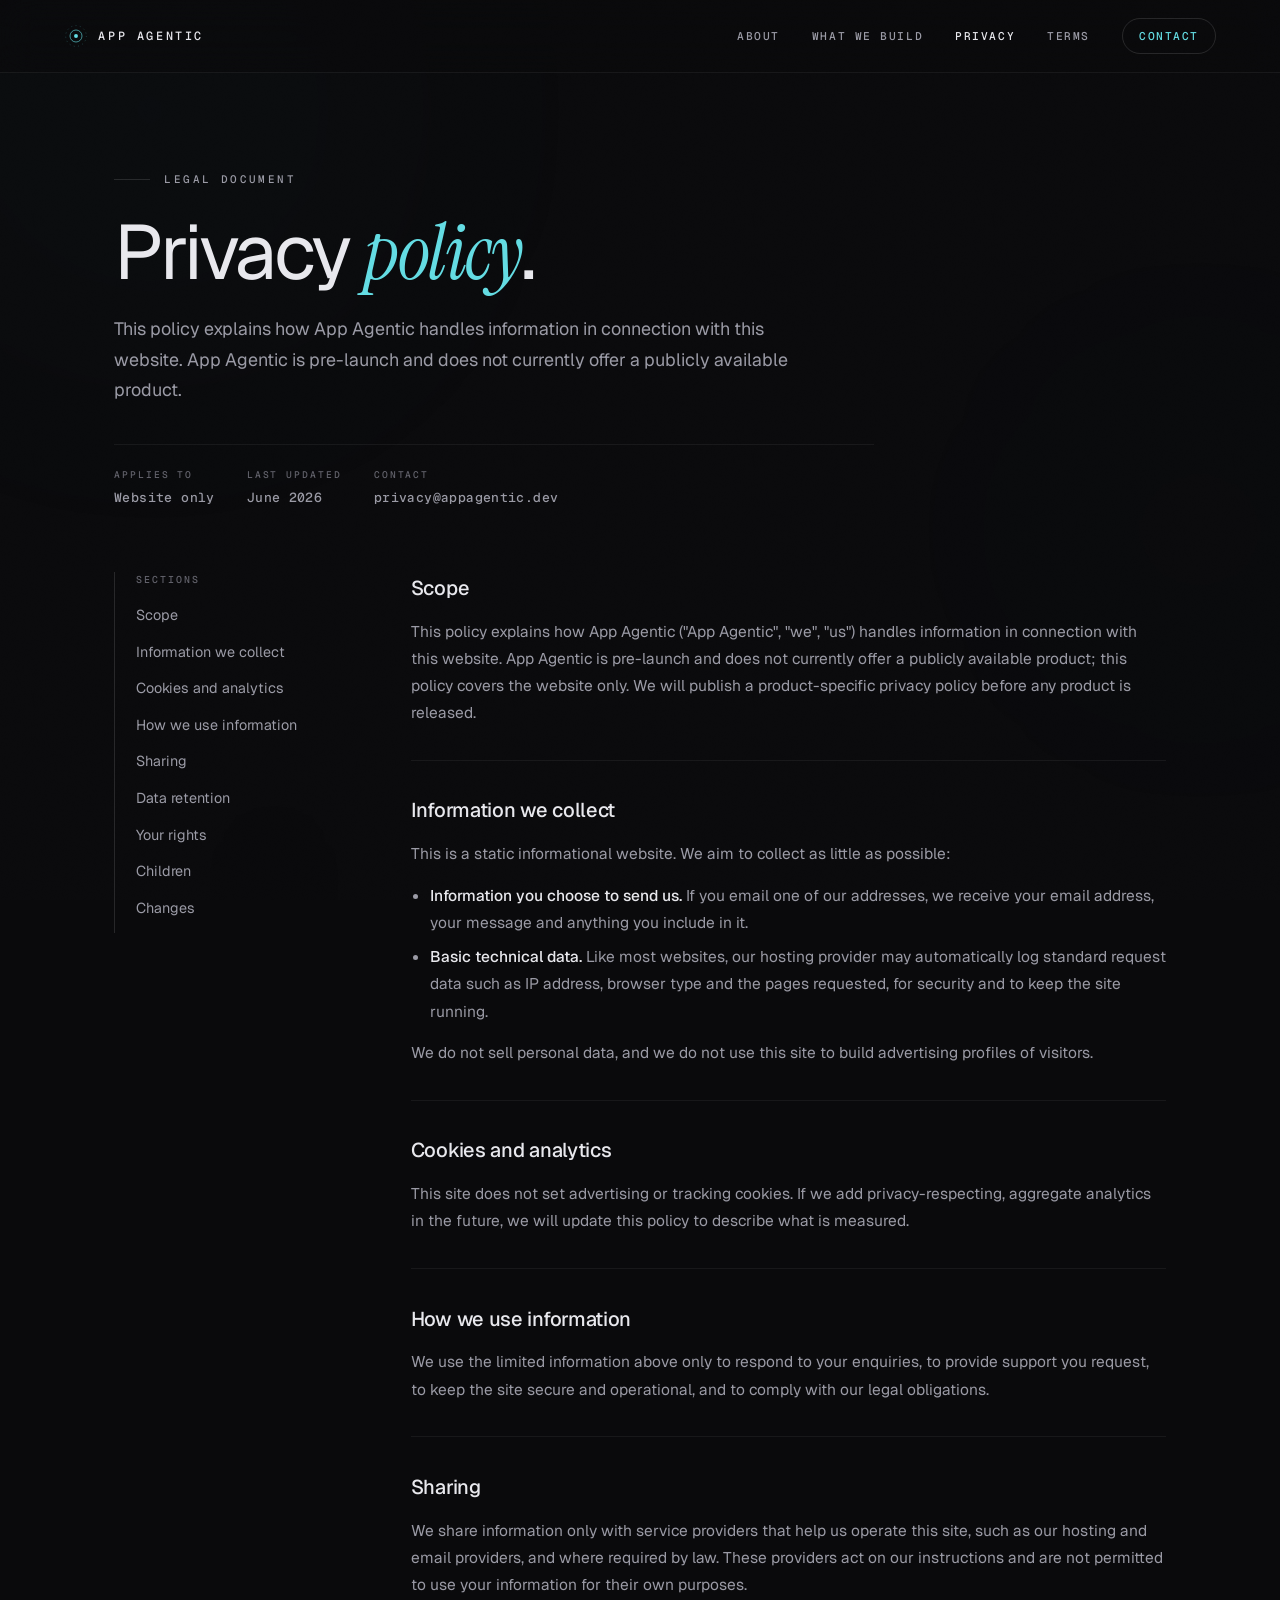
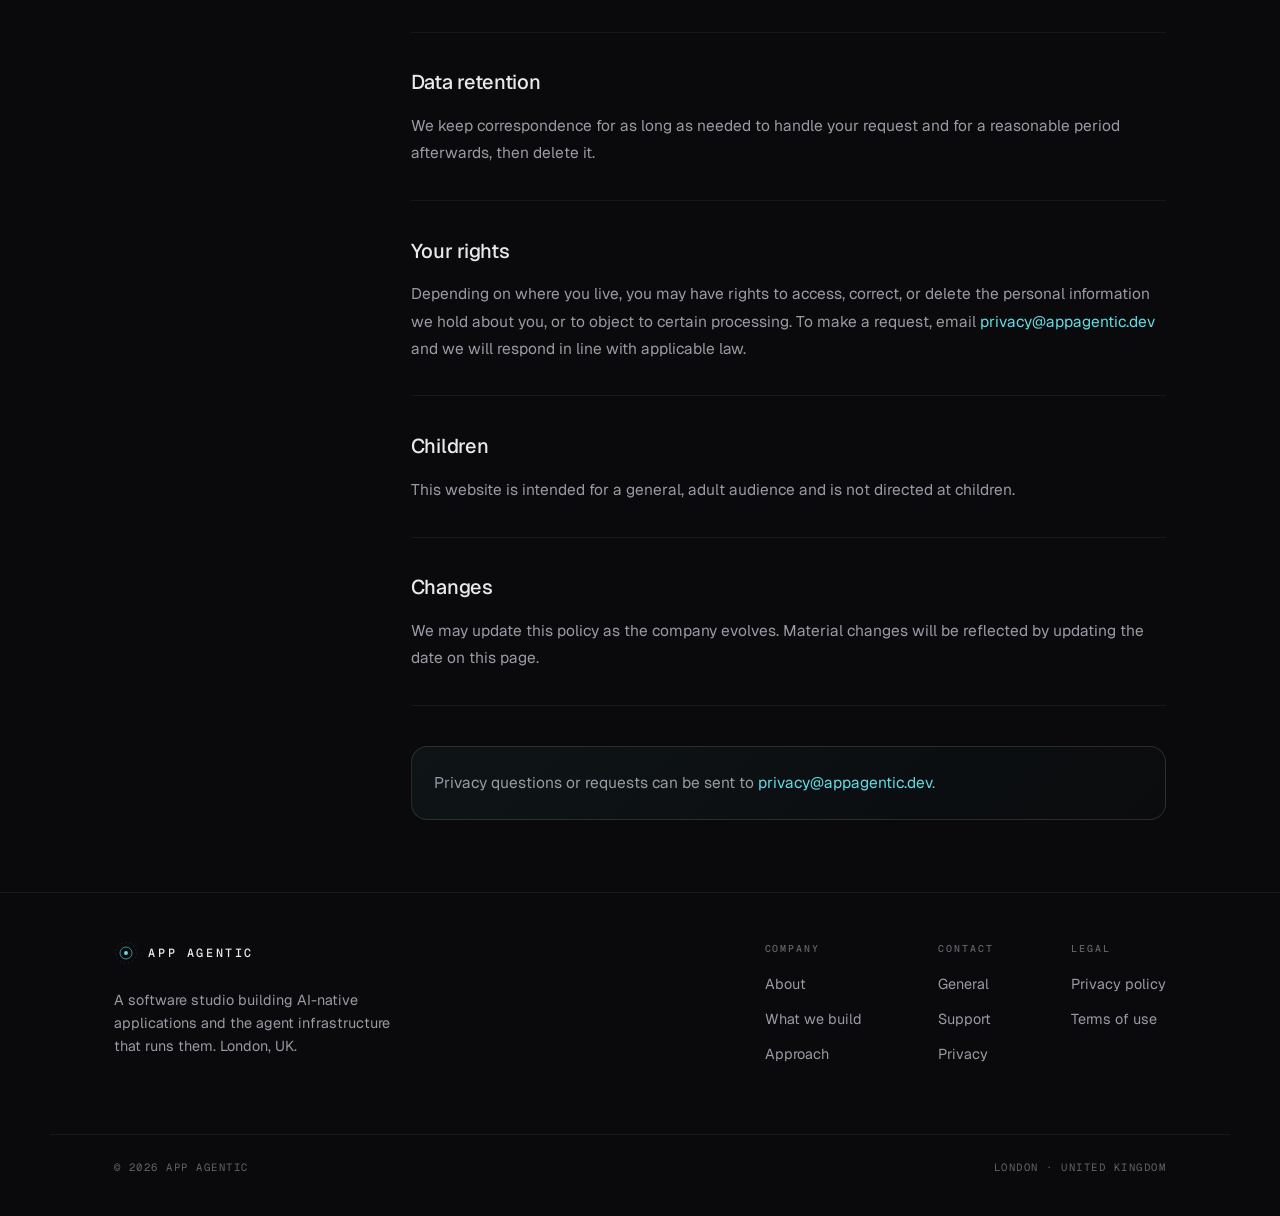
==== privacy.html @ 47d9fc2a "Split legal policies into standalone pages" ====
<!DOCTYPE html>
<html lang="en">
<head>
  <meta charset="UTF-8">
  <meta name="viewport" content="width=device-width, initial-scale=1.0">
  <title>Privacy Policy | App Agentic</title>
  <meta name="description" content="Privacy Policy for the App Agentic website. Learn what information is collected, how it is used, and how to contact us.">
  <meta name="theme-color" content="#0a0a0c">
  <meta property="og:type" content="website">
  <meta property="og:title" content="Privacy Policy | App Agentic">
  <meta property="og:description" content="How the App Agentic website handles enquiries, technical data, cookies, retention and privacy requests.">
  <meta property="og:url" content="https://appagentic.dev/privacy.html">
  <link rel="canonical" href="https://appagentic.dev/privacy.html">
  <link rel="icon" href="data:image/svg+xml,<svg xmlns='http://www.w3.org/2000/svg' viewBox='0 0 32 32'><rect width='32' height='32' rx='8' fill='%230a0a0c'/><circle cx='16' cy='16' r='6' fill='none' stroke='%2363dce3' stroke-width='1.5' opacity='0.9'/><circle cx='16' cy='16' r='2' fill='%2363dce3'/></svg>">
  <link rel="preconnect" href="https://fonts.googleapis.com">
  <link rel="preconnect" href="https://fonts.gstatic.com" crossorigin>
  <link href="https://fonts.googleapis.com/css2?family=Geist:wght@300;400;500;600&amp;family=Geist+Mono:wght@400;500&amp;family=Instrument+Serif:ital@0;1&amp;display=swap" rel="stylesheet">
  <link rel="stylesheet" href="legal.css">
</head>
<body>
  <div class="grain" aria-hidden="true"></div>
  <div class="ambient" aria-hidden="true">
    <div class="orb orb--1"></div>
    <div class="orb orb--2"></div>
    <div class="orb orb--3"></div>
  </div>

  <nav class="nav">
    <a class="brand" href="index.html#top" aria-label="App Agentic home">
      <span class="brand-mark" aria-hidden="true">
        <svg viewBox="0 0 22 22" fill="none">
          <circle cx="11" cy="11" r="9.5" stroke="#63dce3" stroke-width="0.4" stroke-dasharray="1 3" opacity="0.5"/>
          <circle cx="11" cy="11" r="5.5" stroke="#63dce3" stroke-width="0.8" opacity="0.7"/>
          <circle cx="11" cy="11" r="1.8" fill="#63dce3"/>
        </svg>
      </span>
      <span class="brand-name">App Agentic</span>
    </a>
    <div class="nav-links">
      <a class="nav-link" href="index.html#about">About</a>
      <a class="nav-link" href="index.html#work">What we build</a>
      <a class="nav-link" href="privacy.html" aria-current="page">Privacy</a>
      <a class="nav-link" href="terms.html">Terms</a>
      <a class="nav-cta" href="index.html#contact">Contact</a>
    </div>
  </nav>

  <main class="document-shell">
    <header class="document-hero">
      <div class="kicker"><span>Legal document</span></div>
      <h1>Privacy <em>policy</em>.</h1>
      <p class="document-intro">
        This policy explains how App Agentic handles information in connection with this website.
        App Agentic is pre-launch and does not currently offer a publicly available product.
      </p>
      <div class="document-meta">
        <div class="meta-item">
          <span class="meta-label">Applies to</span>
          <span class="meta-value">Website only</span>
        </div>
        <div class="meta-item">
          <span class="meta-label">Last updated</span>
          <span class="meta-value">June 2026</span>
        </div>
        <div class="meta-item">
          <span class="meta-label">Contact</span>
          <span class="meta-value">privacy@appagentic.dev</span>
        </div>
      </div>
    </header>

    <div class="document-layout">
      <aside class="document-toc" aria-label="Privacy policy sections">
        <h2>Sections</h2>
        <a href="#scope">Scope</a>
        <a href="#information">Information we collect</a>
        <a href="#cookies">Cookies and analytics</a>
        <a href="#use">How we use information</a>
        <a href="#sharing">Sharing</a>
        <a href="#retention">Data retention</a>
        <a href="#rights">Your rights</a>
        <a href="#children">Children</a>
        <a href="#changes">Changes</a>
      </aside>

      <article class="legal-document">
        <section id="scope">
          <h2>Scope</h2>
          <p>
            This policy explains how App Agentic ("App Agentic", "we", "us") handles
            information in connection with this website. App Agentic is pre-launch and does not
            currently offer a publicly available product; this policy covers the website only.
            We will publish a product-specific privacy policy before any product is released.
          </p>
        </section>

        <section id="information">
          <h2>Information we collect</h2>
          <p>This is a static informational website. We aim to collect as little as possible:</p>
          <ul>
            <li><strong>Information you choose to send us.</strong> If you email one of our addresses, we receive your email address, your message and anything you include in it.</li>
            <li><strong>Basic technical data.</strong> Like most websites, our hosting provider may automatically log standard request data such as IP address, browser type and the pages requested, for security and to keep the site running.</li>
          </ul>
          <p>We do not sell personal data, and we do not use this site to build advertising profiles of visitors.</p>
        </section>

        <section id="cookies">
          <h2>Cookies and analytics</h2>
          <p>
            This site does not set advertising or tracking cookies. If we add privacy-respecting,
            aggregate analytics in the future, we will update this policy to describe what is measured.
          </p>
        </section>

        <section id="use">
          <h2>How we use information</h2>
          <p>
            We use the limited information above only to respond to your enquiries, to provide
            support you request, to keep the site secure and operational, and to comply with our
            legal obligations.
          </p>
        </section>

        <section id="sharing">
          <h2>Sharing</h2>
          <p>
            We share information only with service providers that help us operate this site, such
            as our hosting and email providers, and where required by law. These providers act on
            our instructions and are not permitted to use your information for their own purposes.
          </p>
        </section>

        <section id="retention">
          <h2>Data retention</h2>
          <p>
            We keep correspondence for as long as needed to handle your request and for a
            reasonable period afterwards, then delete it.
          </p>
        </section>

        <section id="rights">
          <h2>Your rights</h2>
          <p>
            Depending on where you live, you may have rights to access, correct, or delete the
            personal information we hold about you, or to object to certain processing. To make a
            request, email <a href="mailto:privacy@appagentic.dev">privacy@appagentic.dev</a> and
            we will respond in line with applicable law.
          </p>
        </section>

        <section id="children">
          <h2>Children</h2>
          <p>This website is intended for a general, adult audience and is not directed at children.</p>
        </section>

        <section id="changes">
          <h2>Changes</h2>
          <p>We may update this policy as the company evolves. Material changes will be reflected by updating the date on this page.</p>
        </section>

        <div class="callout">
          <p>
            Privacy questions or requests can be sent to
            <a href="mailto:privacy@appagentic.dev">privacy@appagentic.dev</a>.
          </p>
        </div>
      </article>
    </div>
  </main>

  <footer class="footer">
    <div class="footer-inner">
      <div>
        <a class="brand" href="index.html#top" aria-label="App Agentic home">
          <span class="brand-mark" aria-hidden="true">
            <svg viewBox="0 0 22 22" fill="none">
              <circle cx="11" cy="11" r="9.5" stroke="#63dce3" stroke-width="0.4" stroke-dasharray="1 3" opacity="0.5"/>
              <circle cx="11" cy="11" r="5.5" stroke="#63dce3" stroke-width="0.8" opacity="0.7"/>
              <circle cx="11" cy="11" r="1.8" fill="#63dce3"/>
            </svg>
          </span>
          <span class="brand-name">App Agentic</span>
        </a>
        <p class="footer-tag">A software studio building AI-native applications and the agent infrastructure that runs them. London, UK.</p>
      </div>

      <div class="footer-cols">
        <div class="footer-col">
          <h3>Company</h3>
          <a href="index.html#about">About</a>
          <a href="index.html#work">What we build</a>
          <a href="index.html#approach">Approach</a>
        </div>
        <div class="footer-col">
          <h3>Contact</h3>
          <a href="mailto:hello@appagentic.dev">General</a>
          <a href="mailto:support@appagentic.dev">Support</a>
          <a href="mailto:privacy@appagentic.dev">Privacy</a>
        </div>
        <div class="footer-col">
          <h3>Legal</h3>
          <a href="privacy.html">Privacy policy</a>
          <a href="terms.html">Terms of use</a>
        </div>
      </div>
    </div>
    <div class="footer-bottom">
      <span>&copy; 2026 App Agentic</span>
      <span>London &middot; United Kingdom</span>
    </div>
  </footer>
</body>
</html>
---- legal.css ----
*, *::before, *::after {
  margin: 0;
  padding: 0;
  box-sizing: border-box;
}

:root {
  --bg: #0a0a0c;
  --bg-elev: #111114;
  --border: rgba(255, 255, 255, 0.06);
  --border-mid: rgba(255, 255, 255, 0.12);
  --text: #e8e8ed;
  --text-mid: #9a9aa5;
  --text-dim: #62626b;
  --accent: #63dce3;
  --accent-soft: rgba(99, 220, 227, 0.10);
  --accent-glow: rgba(99, 220, 227, 0.22);
  --warn: #f4c47a;
  --ff-sans: 'Geist', -apple-system, BlinkMacSystemFont, system-ui, sans-serif;
  --ff-mono: 'Geist Mono', ui-monospace, 'SF Mono', Menlo, monospace;
  --ff-serif: 'Instrument Serif', Georgia, serif;
  --pad-x: clamp(1.25rem, 5vw, 5rem);
  --maxw: 1180px;
}

html {
  font-size: 16px;
  scroll-behavior: smooth;
  scroll-padding-top: 90px;
}

body {
  font-family: var(--ff-sans);
  background: var(--bg);
  color: var(--text);
  min-height: 100dvh;
  overflow-x: hidden;
  position: relative;
  -webkit-font-smoothing: antialiased;
  -moz-osx-font-smoothing: grayscale;
  font-feature-settings: "ss01", "cv11";
  line-height: 1.65;
}

a {
  color: inherit;
}

::selection {
  background: var(--accent-glow);
  color: #fff;
}

.grain {
  position: fixed;
  inset: 0;
  pointer-events: none;
  z-index: 100;
  opacity: 0.15;
  mix-blend-mode: overlay;
  background-image: url("data:image/svg+xml;utf8,<svg xmlns='http://www.w3.org/2000/svg' width='240' height='240'><filter id='n'><feTurbulence type='fractalNoise' baseFrequency='0.9' numOctaves='2' stitchTiles='stitch'/><feColorMatrix values='0 0 0 0 0.5 0 0 0 0 0.5 0 0 0 0 0.5 0 0 0 0.18 0'/></filter><rect width='100%25' height='100%25' filter='url(%23n)'/></svg>");
}

.ambient {
  position: fixed;
  inset: 0;
  pointer-events: none;
  z-index: 0;
  overflow: hidden;
}

.orb {
  position: absolute;
  border-radius: 50%;
  filter: blur(150px);
  opacity: 0.55;
  animation: drift 30s ease-in-out infinite;
}

.orb--1 {
  width: 620px;
  height: 620px;
  background: radial-gradient(circle, rgba(99, 220, 227, 0.10), transparent 70%);
  top: -200px;
  left: -160px;
}

.orb--2 {
  width: 520px;
  height: 520px;
  background: radial-gradient(circle, rgba(120, 190, 255, 0.05), transparent 70%);
  top: 30%;
  right: -180px;
  animation-delay: -10s;
}

.orb--3 {
  width: 420px;
  height: 420px;
  background: radial-gradient(circle, rgba(244, 196, 122, 0.035), transparent 70%);
  top: 75%;
  left: 5%;
  animation-delay: -18s;
}

@keyframes drift {
  0%, 100% { opacity: 0.55; transform: translate(0, 0) scale(1); }
  33% { opacity: 0.75; transform: translate(40px, -30px) scale(1.06); }
  66% { opacity: 0.40; transform: translate(-25px, 25px) scale(0.96); }
}

.nav {
  position: fixed;
  top: 0;
  left: 0;
  right: 0;
  z-index: 50;
  display: flex;
  align-items: center;
  justify-content: space-between;
  gap: 1rem;
  padding: 1.1rem var(--pad-x);
  background: rgba(10, 10, 12, 0.55);
  backdrop-filter: blur(18px);
  -webkit-backdrop-filter: blur(18px);
  border-bottom: 1px solid var(--border);
}

.brand {
  display: inline-flex;
  align-items: center;
  gap: 0.65rem;
  text-decoration: none;
  flex-shrink: 0;
}

.brand-mark {
  width: 24px;
  height: 24px;
  display: block;
}

.brand-mark svg {
  width: 100%;
  height: 100%;
}

.brand-name {
  font-family: var(--ff-mono);
  font-size: 0.74rem;
  font-weight: 500;
  letter-spacing: 0.22em;
  text-transform: uppercase;
  color: var(--text);
}

.nav-links {
  display: flex;
  align-items: center;
  gap: 2rem;
}

.nav-link,
.nav-cta {
  font-family: var(--ff-mono);
  font-size: 0.7rem;
  font-weight: 500;
  letter-spacing: 0.14em;
  text-transform: uppercase;
  text-decoration: none;
  transition: color 0.25s ease, border-color 0.25s ease, background 0.25s ease;
  white-space: nowrap;
}

.nav-link {
  color: var(--text-mid);
}

.nav-link:hover,
.nav-link[aria-current="page"] {
  color: var(--text);
}

.nav-cta {
  color: var(--accent);
  padding: 0.5rem 1rem;
  border: 1px solid var(--border-mid);
  border-radius: 999px;
}

.nav-cta:hover {
  border-color: var(--accent);
  background: var(--accent-soft);
}

.document-shell {
  position: relative;
  z-index: 3;
  max-width: var(--maxw);
  margin: 0 auto;
  padding: clamp(8rem, 18vh, 11rem) var(--pad-x) clamp(4rem, 8vh, 6rem);
}

.document-hero {
  max-width: 760px;
  margin-bottom: clamp(3rem, 7vh, 5rem);
  min-width: 0;
}

.kicker {
  display: inline-flex;
  align-items: center;
  gap: 0.9rem;
  margin-bottom: 1.6rem;
}

.kicker::before {
  content: "";
  width: 36px;
  height: 1px;
  background: var(--border-mid);
}

.kicker span {
  font-family: var(--ff-mono);
  font-size: 0.68rem;
  font-weight: 500;
  letter-spacing: 0.22em;
  text-transform: uppercase;
  color: var(--text-mid);
}

h1 {
  font-size: clamp(2.5rem, 6vw, 4.8rem);
  font-weight: 400;
  line-height: 1;
  letter-spacing: -0.04em;
  margin-bottom: 1.4rem;
}

h1 em {
  font-family: var(--ff-serif);
  font-style: italic;
  color: var(--accent);
  letter-spacing: -0.02em;
}

.document-intro {
  font-size: clamp(1rem, 1.4vw, 1.18rem);
  line-height: 1.7;
  color: var(--text-mid);
  max-width: 58ch;
  overflow-wrap: break-word;
}

.document-meta {
  display: flex;
  flex-wrap: wrap;
  gap: 2rem;
  margin-top: 2.4rem;
  padding-top: 1.4rem;
  border-top: 1px solid var(--border);
}

.meta-item {
  display: flex;
  flex-direction: column;
  gap: 0.25rem;
}

.meta-label {
  font-family: var(--ff-mono);
  font-size: 0.6rem;
  font-weight: 500;
  letter-spacing: 0.2em;
  text-transform: uppercase;
  color: var(--text-dim);
}

.meta-value {
  font-family: var(--ff-mono);
  font-size: 0.82rem;
  font-weight: 500;
  color: var(--text-mid);
  letter-spacing: 0.03em;
  overflow-wrap: anywhere;
}

.document-layout {
  display: grid;
  grid-template-columns: 220px minmax(0, 760px);
  gap: clamp(2rem, 6vw, 5rem);
  align-items: start;
}

.document-toc {
  position: sticky;
  top: 105px;
  border-left: 1px solid var(--border-mid);
  padding-left: 1.3rem;
}

.document-toc h2 {
  font-family: var(--ff-mono);
  font-size: 0.62rem;
  font-weight: 500;
  letter-spacing: 0.2em;
  text-transform: uppercase;
  color: var(--text-dim);
  margin-bottom: 1rem;
}

.document-toc a {
  display: block;
  color: var(--text-mid);
  text-decoration: none;
  font-size: 0.9rem;
  margin-bottom: 0.8rem;
  transition: color 0.2s ease;
}

.document-toc a:hover {
  color: var(--accent);
}

.legal-document {
  max-width: 760px;
  min-width: 0;
}

.legal-document section {
  padding: 0 0 2.1rem;
  margin-bottom: 2.1rem;
  border-bottom: 1px solid var(--border);
}

.legal-document section:last-child {
  border-bottom: none;
  margin-bottom: 0;
  padding-bottom: 0;
}

.legal-document h2 {
  font-size: 1.25rem;
  font-weight: 500;
  letter-spacing: -0.015em;
  margin-bottom: 0.8rem;
  color: var(--text);
}

.legal-document p,
.legal-document li {
  font-size: 0.97rem;
  line-height: 1.75;
  color: var(--text-mid);
  overflow-wrap: break-word;
}

.legal-document p {
  margin-bottom: 0.9rem;
}

.legal-document p:last-child {
  margin-bottom: 0;
}

.legal-document ul {
  margin: 0 0 0.9rem 1.2rem;
}

.legal-document li {
  margin-bottom: 0.45rem;
}

.legal-document strong {
  color: var(--text);
  font-weight: 500;
}

.legal-document a {
  color: var(--accent);
  text-decoration: none;
}

.legal-document a:hover {
  text-decoration: underline;
}

.callout {
  margin: 2.5rem 0 0;
  padding: 1.4rem;
  border: 1px solid var(--border-mid);
  border-radius: 16px;
  background: linear-gradient(135deg, rgba(99, 220, 227, 0.05), rgba(99, 220, 227, 0.01));
}

.callout p {
  color: var(--text-mid);
  margin: 0;
}

.footer {
  position: relative;
  z-index: 3;
  border-top: 1px solid var(--border);
}

.footer-inner {
  max-width: var(--maxw);
  margin: 0 auto;
  padding: 3rem var(--pad-x) 3.5rem;
  display: flex;
  flex-wrap: wrap;
  gap: 2rem;
  justify-content: space-between;
  align-items: flex-start;
}

.footer-tag {
  max-width: 280px;
  margin-top: 1rem;
  font-size: 0.9rem;
  color: var(--text-mid);
  line-height: 1.6;
}

.footer-cols {
  display: flex;
  gap: clamp(2.5rem, 6vw, 5rem);
  flex-wrap: wrap;
}

.footer-col h3 {
  font-family: var(--ff-mono);
  font-size: 0.62rem;
  font-weight: 500;
  letter-spacing: 0.2em;
  text-transform: uppercase;
  color: var(--text-dim);
  margin-bottom: 1rem;
}

.footer-col a {
  display: block;
  font-size: 0.9rem;
  color: var(--text-mid);
  text-decoration: none;
  margin-bottom: 0.7rem;
  transition: color 0.2s ease;
}

.footer-col a:hover {
  color: var(--text);
}

.footer-bottom {
  max-width: var(--maxw);
  margin: 0 auto;
  padding: 1.5rem var(--pad-x) 2.5rem;
  border-top: 1px solid var(--border);
  display: flex;
  flex-wrap: wrap;
  gap: 0.5rem 1.5rem;
  justify-content: space-between;
}

.footer-bottom span {
  font-family: var(--ff-mono);
  font-size: 0.66rem;
  letter-spacing: 0.14em;
  text-transform: uppercase;
  color: var(--text-dim);
}

@media (max-width: 900px) {
  .document-layout {
    grid-template-columns: 1fr;
  }

  .document-toc {
    position: static;
    display: grid;
    grid-template-columns: repeat(2, minmax(0, 1fr));
    gap: 0.5rem 1rem;
    border-left: none;
    border-top: 1px solid var(--border-mid);
    padding: 1.4rem 0 0;
  }

  .document-toc h2 {
    grid-column: 1 / -1;
  }
}

@media (max-width: 860px) {
  .nav-links .nav-link {
    display: none;
  }

  .nav-links {
    gap: 0;
  }
}

@media (max-width: 540px) {
  .nav {
    padding: 0.9rem var(--pad-x);
  }

  .nav-cta {
    display: none;
  }

  .brand-name {
    font-size: 0.68rem;
    letter-spacing: 0.16em;
  }

  .document-shell {
    padding-top: 7rem;
    width: 100%;
    max-width: 100%;
  }

  .document-hero,
  .document-layout,
  .legal-document,
  .document-intro {
    width: 100%;
    max-width: 100%;
  }

  .document-meta {
    display: grid;
    grid-template-columns: 1fr;
    gap: 1rem;
  }

  .document-toc {
    grid-template-columns: 1fr;
  }
}

@media (prefers-reduced-motion: reduce) {
  html {
    scroll-behavior: auto;
  }

  *, *::before, *::after {
    animation-duration: 0.01ms !important;
    animation-iteration-count: 1 !important;
    transition-duration: 0.01ms !important;
  }
}
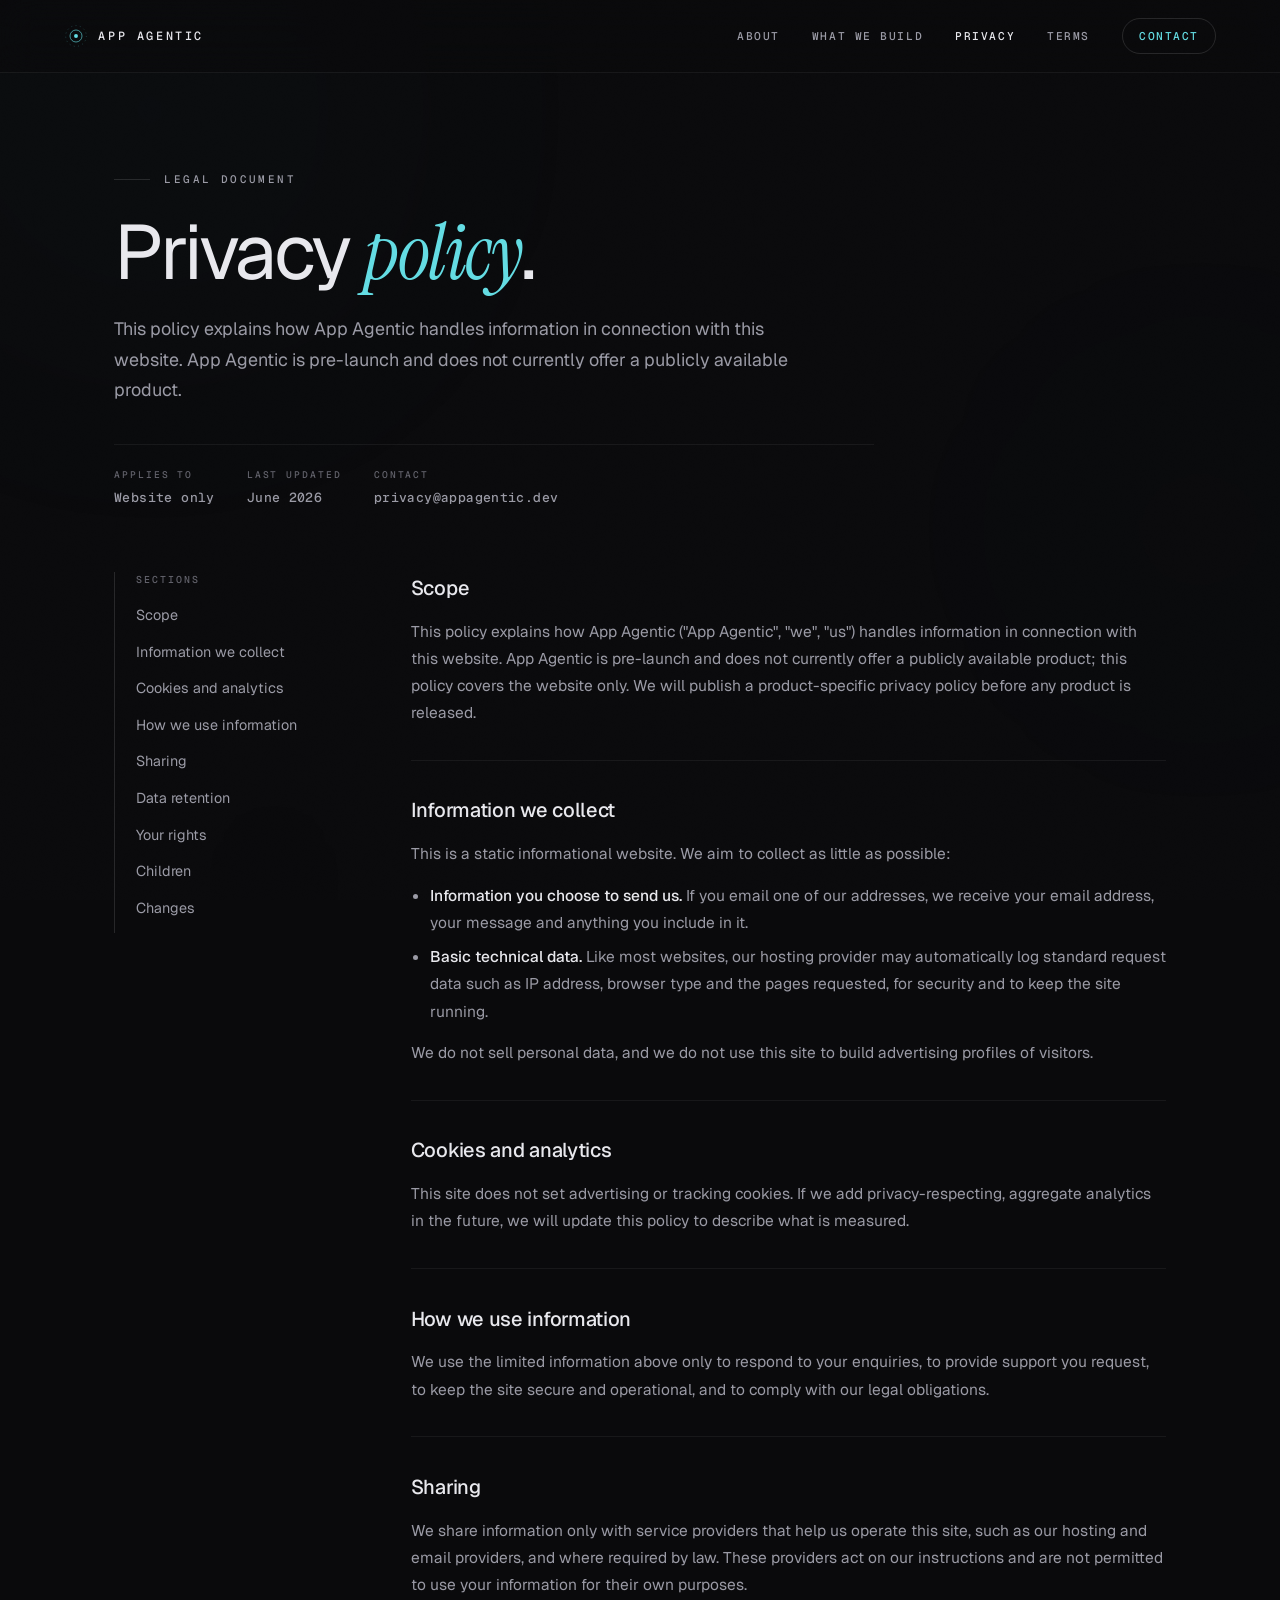
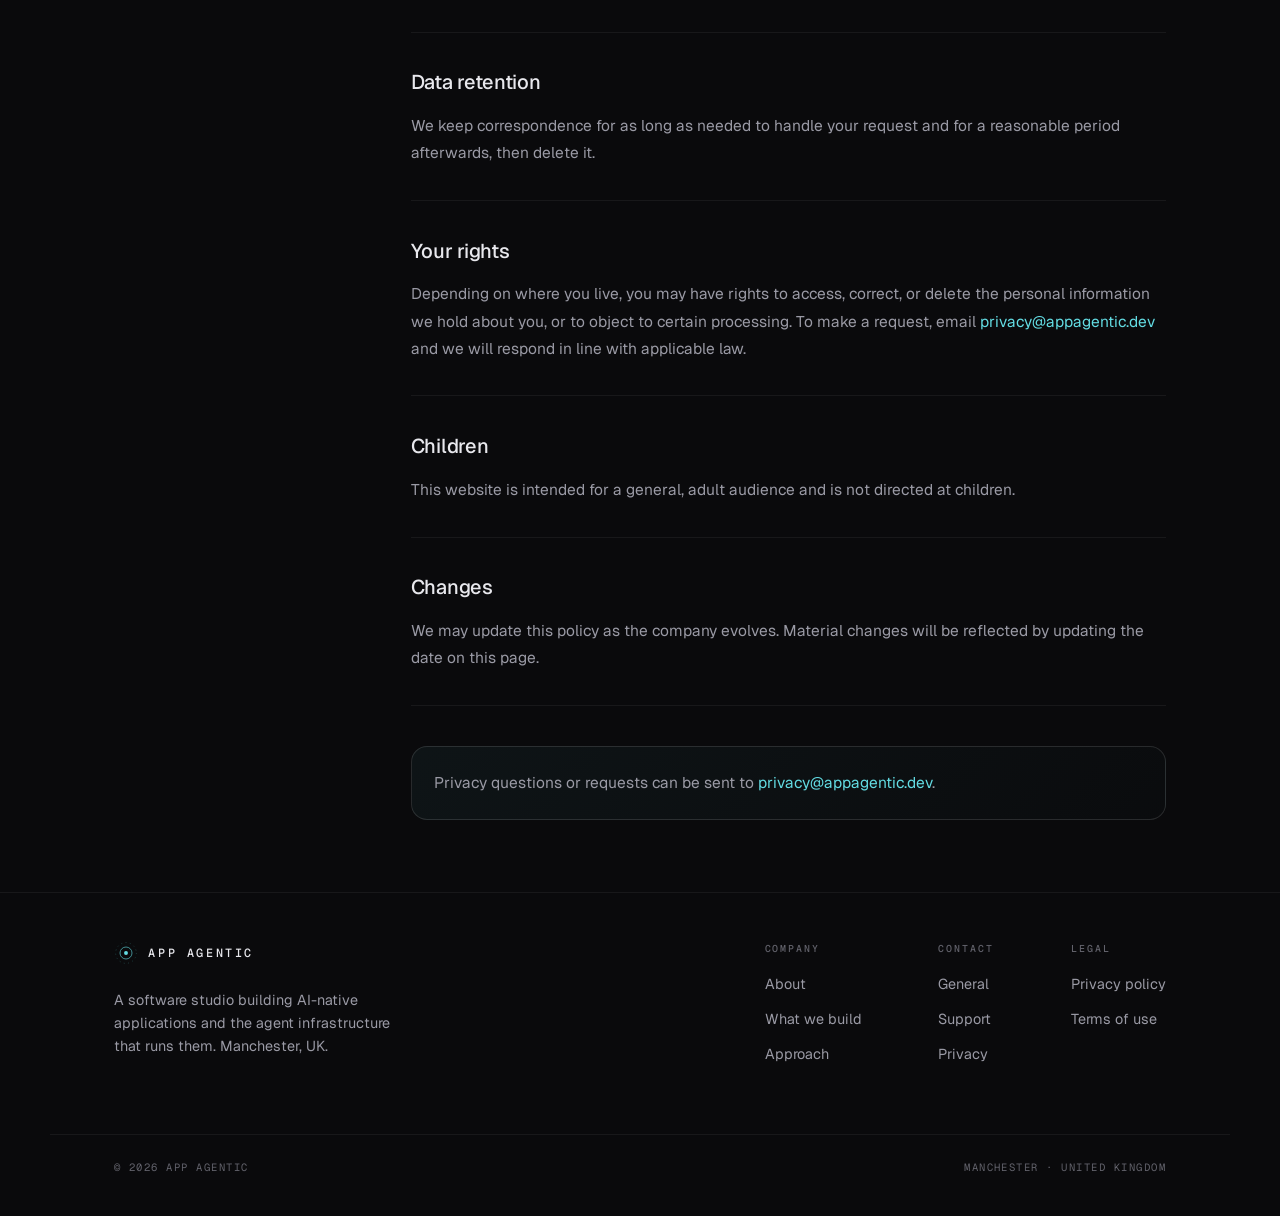
==== commit c79ca28f: "Update company location to Manchester" ====
--- a/privacy.html
+++ b/privacy.html
@@ -181,7 +181,7 @@
           </span>
           <span class="brand-name">App Agentic</span>
         </a>
-        <p class="footer-tag">A software studio building AI-native applications and the agent infrastructure that runs them. London, UK.</p>
+        <p class="footer-tag">A software studio building AI-native applications and the agent infrastructure that runs them. Manchester, UK.</p>
       </div>
 
       <div class="footer-cols">
@@ -206,7 +206,7 @@
     </div>
     <div class="footer-bottom">
       <span>&copy; 2026 App Agentic</span>
-      <span>London &middot; United Kingdom</span>
+      <span>Manchester &middot; United Kingdom</span>
     </div>
   </footer>
 </body>
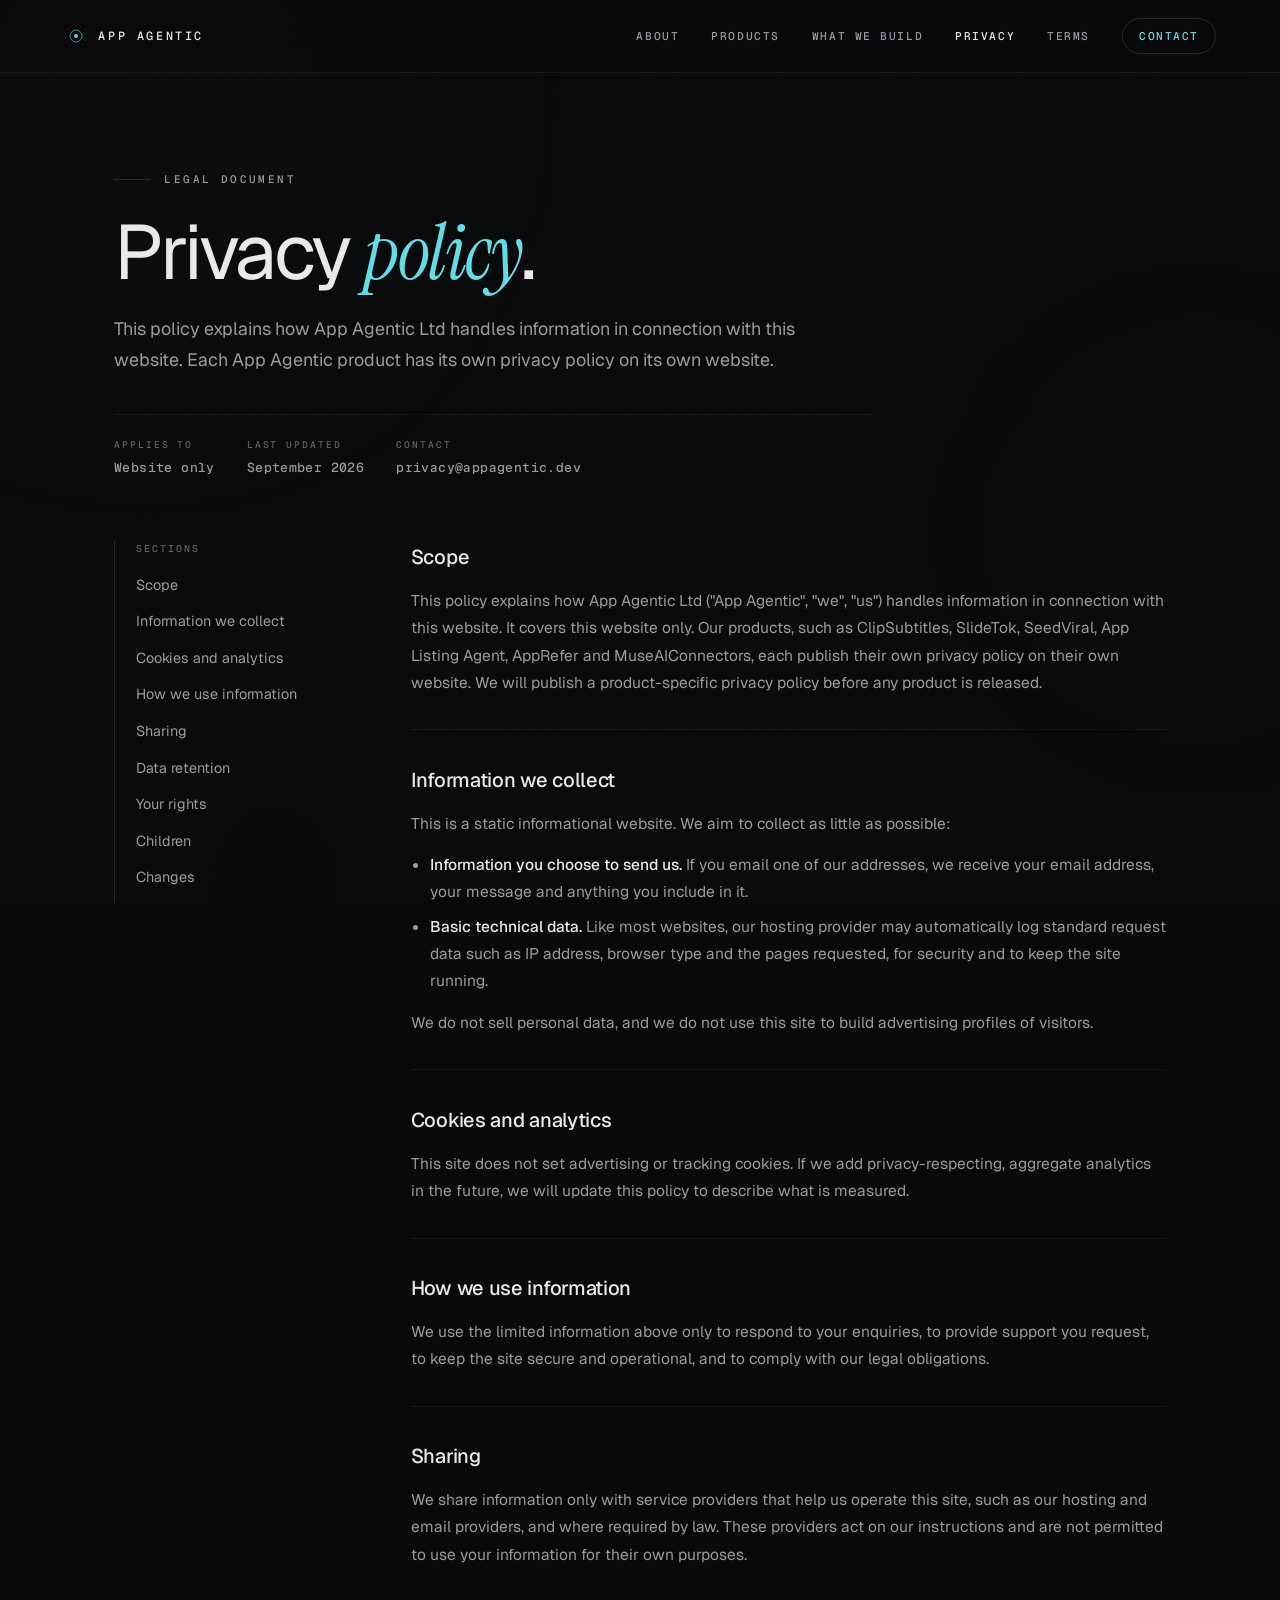
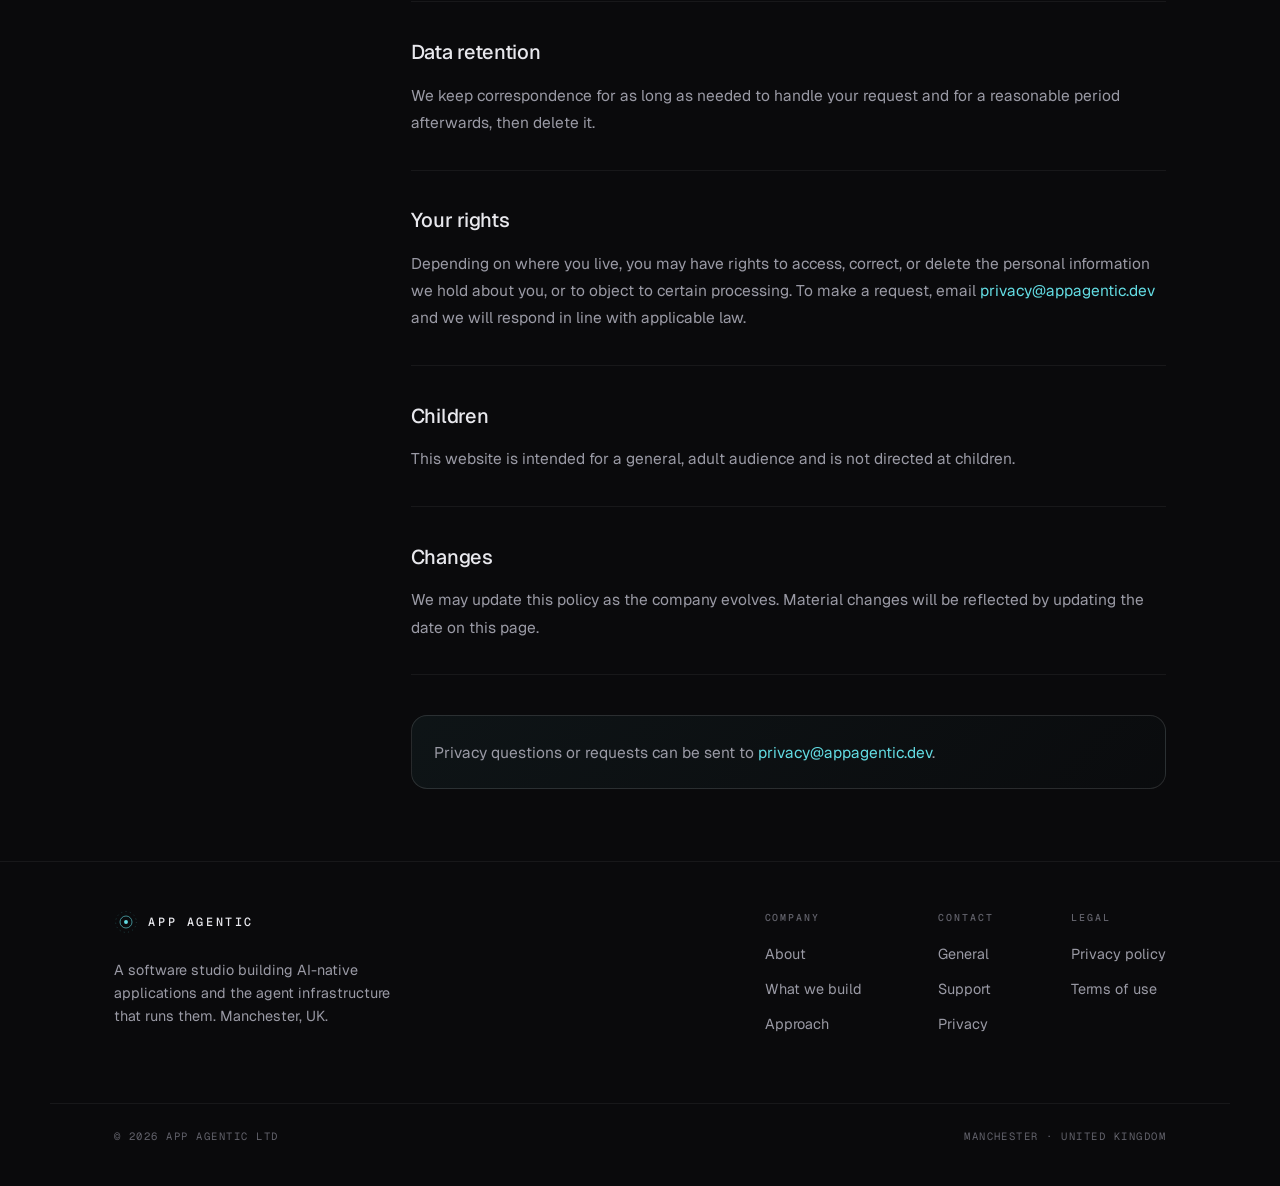
==== commit 4502a7ff: "Replace pre-launch copy with live products hub; add crawl basics - Products section linking live App" ====
--- a/privacy.html
+++ b/privacy.html
@@ -10,6 +10,10 @@
   <meta property="og:title" content="Privacy Policy | App Agentic">
   <meta property="og:description" content="How the App Agentic website handles enquiries, technical data, cookies, retention and privacy requests.">
   <meta property="og:url" content="https://appagentic.dev/privacy.html">
+  <meta property="og:site_name" content="App Agentic">
+  <meta property="og:image" content="https://appagentic.dev/og-image.png">
+  <meta name="twitter:card" content="summary_large_image">
+  <meta name="twitter:image" content="https://appagentic.dev/og-image.png">
   <link rel="canonical" href="https://appagentic.dev/privacy.html">
   <link rel="icon" href="data:image/svg+xml,<svg xmlns='http://www.w3.org/2000/svg' viewBox='0 0 32 32'><rect width='32' height='32' rx='8' fill='%230a0a0c'/><circle cx='16' cy='16' r='6' fill='none' stroke='%2363dce3' stroke-width='1.5' opacity='0.9'/><circle cx='16' cy='16' r='2' fill='%2363dce3'/></svg>">
   <link rel="preconnect" href="https://fonts.googleapis.com">
@@ -38,6 +42,7 @@
     </a>
     <div class="nav-links">
       <a class="nav-link" href="index.html#about">About</a>
+      <a class="nav-link" href="index.html#products">Products</a>
       <a class="nav-link" href="index.html#work">What we build</a>
       <a class="nav-link" href="privacy.html" aria-current="page">Privacy</a>
       <a class="nav-link" href="terms.html">Terms</a>
@@ -50,8 +55,8 @@
       <div class="kicker"><span>Legal document</span></div>
       <h1>Privacy <em>policy</em>.</h1>
       <p class="document-intro">
-        This policy explains how App Agentic handles information in connection with this website.
-        App Agentic is pre-launch and does not currently offer a publicly available product.
+        This policy explains how App Agentic Ltd handles information in connection with this
+        website. Each App Agentic product has its own privacy policy on its own website.
       </p>
       <div class="document-meta">
         <div class="meta-item">
@@ -60,7 +65,7 @@
         </div>
         <div class="meta-item">
           <span class="meta-label">Last updated</span>
-          <span class="meta-value">June 2026</span>
+          <span class="meta-value">September 2026</span>
         </div>
         <div class="meta-item">
           <span class="meta-label">Contact</span>
@@ -87,9 +92,10 @@
         <section id="scope">
           <h2>Scope</h2>
           <p>
-            This policy explains how App Agentic ("App Agentic", "we", "us") handles
-            information in connection with this website. App Agentic is pre-launch and does not
-            currently offer a publicly available product; this policy covers the website only.
+            This policy explains how App Agentic Ltd ("App Agentic", "we", "us") handles
+            information in connection with this website. It covers this website only. Our products,
+            such as ClipSubtitles, SlideTok, SeedViral, App Listing Agent, AppRefer and
+            MuseAIConnectors, each publish their own privacy policy on their own website.
             We will publish a product-specific privacy policy before any product is released.
           </p>
         </section>
@@ -205,7 +211,7 @@
       </div>
     </div>
     <div class="footer-bottom">
-      <span>&copy; 2026 App Agentic</span>
+      <span>&copy; 2026 App Agentic Ltd</span>
       <span>Manchester &middot; United Kingdom</span>
     </div>
   </footer>
